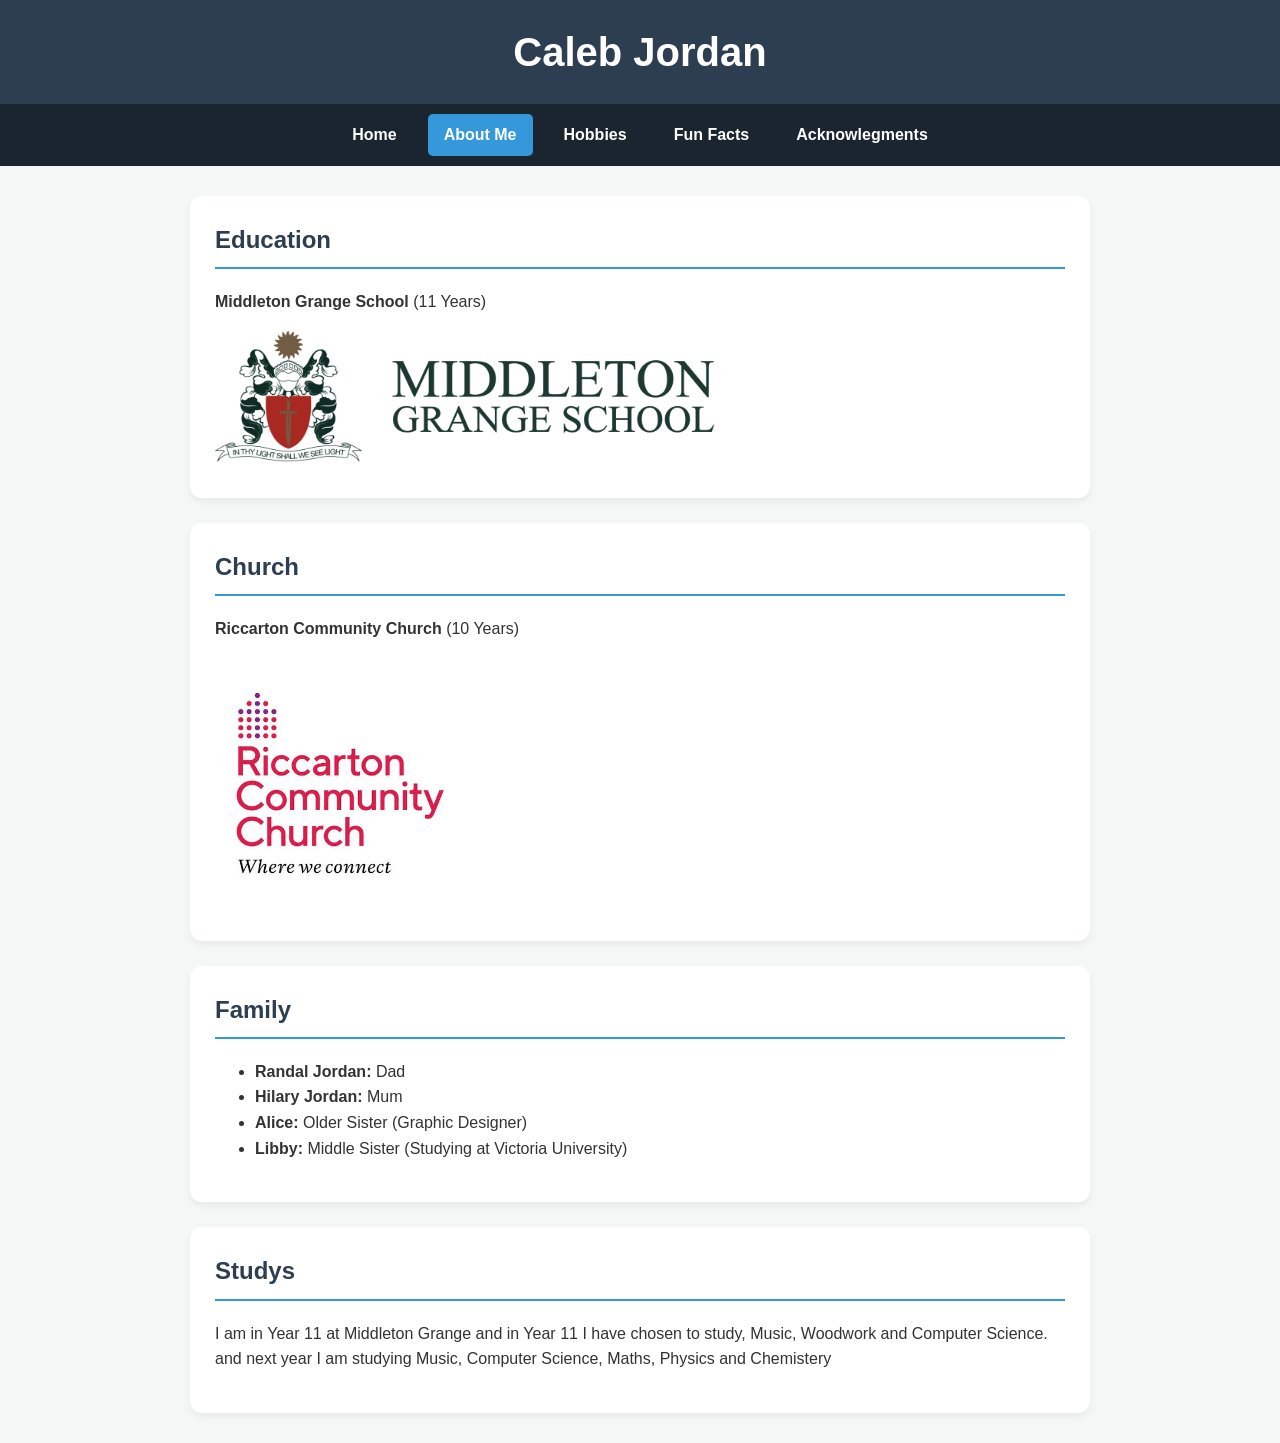
==== index.html @ dc337779 "sad saD" ====
<!DOCTYPE html>
<html lang="en">
<head>
  <meta charset="UTF-8">
  <meta name="viewport" content="width=device-width, initial-scale=1.0">
  <title>About Me - Caleb Jordan</title>
  <link rel="stylesheet" href="CJ_Styles.css">
</head>
<body>

  <header>
    <h1>Caleb Jordan</h1>
  </header>

  <nav>
    <a href="CJ_Portolio.HTML">Home</a>
    <a href="CJ_About_Me.HTML" class="active">About Me</a>
    <a href="CJ_Hobbies.HTML">Hobbies</a>
    <a href="CJ_Fun_facts.HTML">Fun Facts</a>
    <a href="CJ_Acknowledgments.HTML">Acknowlegments</a>
  </nav>

  <main class="container">
    <div class="card">
      <h2>Education</h2>
      <p><strong>Middleton Grange School</strong> (11 Years)</p>
      <img src="Photos/MGS_LOGO.PNG" width="500" height="135">
    </div>

    <div class="card">
      <h2>Church</h2>
      <p><strong>Riccarton Community Church</strong> (10 Years)</p>
      <img src="Photos/RCC.png" width="250" height="250">
    </div>

    <div class="card">
      <h2>Family</h2>
      <ul>
        <li><strong>Randal Jordan:</strong> Dad</li>
        <li><strong>Hilary Jordan:</strong> Mum</li>
        <li><strong>Alice:</strong> Older Sister (Graphic Designer)</li>
        <li><strong>Libby:</strong> Middle Sister (Studying at Victoria University)</li>
      </ul>
    </div>


    <div class="card">
      <h2>Studys</h2>
      <p>I am in Year 11 at Middleton Grange and in Year 11 I have chosen to study, Music, Woodwork and Computer Science.
        and next year I am studying Music, Computer Science, Maths, Physics and Chemistery </p>
    </div>
  </main>

</body>
</html>
---- CJ_Styles.css ----
/* General Layout & Fonts */
:root {
  --primary-color: #2c3e50;
  --accent-color: #3498db;
  --bg-color: #f4f7f6;
  --card-bg: #ffffff;
  --text-color: #333333;
}

body {
  background-color: var(--bg-color);
  color: var(--text-color);
  font-family: 'Segoe UI', Tahoma, Geneva, Verdana, sans-serif;
  margin: 0;
  padding: 0;
  line-height: 1.6;
}

/* Header & Navigation */
header {
  background-color: var(--primary-color);
  color: white;
  padding: 20px 0;
  text-align: center;
}

header h1 {
  margin: 0;
  font-size: 2.5rem;
}

nav {
  display: flex;
  justify-content: center;
  gap: 15px;
  background-color: #1a252f;
  padding: 10px 0;
}

nav a {
  color: white;
  text-decoration: none;
  font-weight: 600;
  padding: 8px 16px;
  border-radius: 5px;
  transition: background-color 0.3s ease;
}

nav a:hover, nav a.active {
  background-color: var(--accent-color);
}

/* Container & Cards */
.container {
  max-width: 900px;
  margin: 30px auto;
  padding: 0 20px;
}

.card {
  background: var(--card-bg);
  padding: 25px;
  margin-bottom: 25px;
  border-radius: 12px;
  box-shadow: 0 4px 6px rgba(0, 0, 0, 0.05);
}

h2 {
  color: var(--primary-color);
  margin-top: 0;
  border-bottom: 2px solid var(--accent-color);
  padding-bottom: 8px;
}

/* Images & Media */
.profile-pic {
  display: block;
  margin: 20px auto;
  width: 220px;
  height: 220px;
  border-radius: 50%;
  object-fit: cover;
  border: 4px solid var(--accent-color);
  box-shadow: 0 4px 8px rgba(0,0,0,0.1);
}

.grid-container {
  display: grid;
  grid-template-columns: repeat(auto-fit, minmax(250px, 1fr));
  gap: 20px;
  margin-top: 20px;
}

.grid-item {
  text-align: center;
}

.grid-item img {
  width: 100%;
  height: 220px;
  object-fit: cover;
  border-radius: 10px;
  box-shadow: 0 2px 5px rgba(0,0,0,0.1);
}
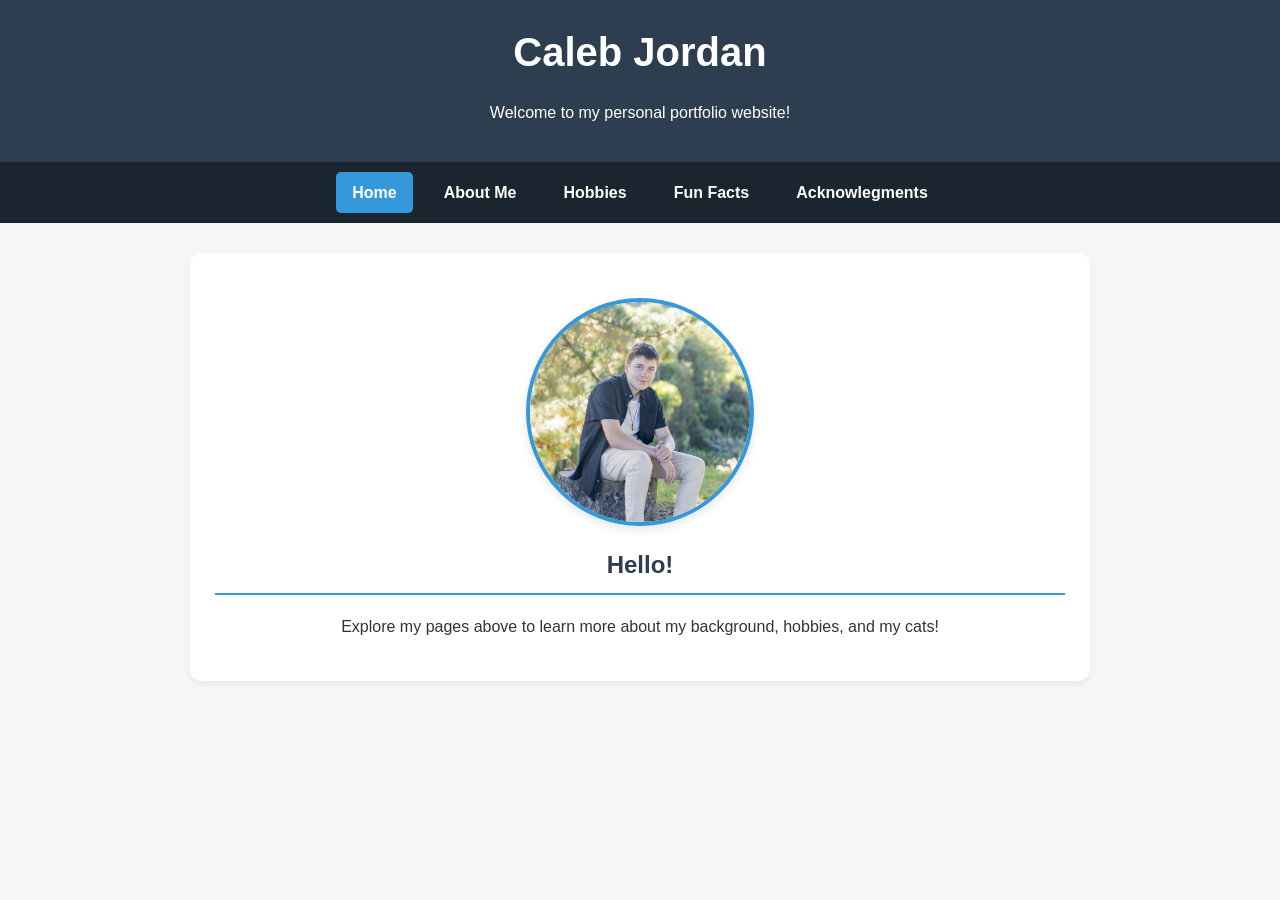
==== commit 2e18d0fa: "index" ====
--- a/index.html
+++ b/index.html
@@ -3,51 +3,29 @@
 <head>
   <meta charset="UTF-8">
   <meta name="viewport" content="width=device-width, initial-scale=1.0">
-  <title>About Me - Caleb Jordan</title>
+  <title>Caleb Jordan - Portfolio</title>
   <link rel="stylesheet" href="CJ_Styles.css">
 </head>
 <body>
 
   <header>
     <h1>Caleb Jordan</h1>
+    <p>Welcome to my personal portfolio website!</p>
   </header>
 
   <nav>
-    <a href="CJ_Portolio.HTML">Home</a>
-    <a href="CJ_About_Me.HTML" class="active">About Me</a>
+    <a href="index.HTML" class="active">Home</a>
+    <a href="CJ_About_Me.HTML">About Me</a>
     <a href="CJ_Hobbies.HTML">Hobbies</a>
     <a href="CJ_Fun_facts.HTML">Fun Facts</a>
     <a href="CJ_Acknowledgments.HTML">Acknowlegments</a>
   </nav>
 
   <main class="container">
-    <div class="card">
-      <h2>Education</h2>
-      <p><strong>Middleton Grange School</strong> (11 Years)</p>
-      <img src="Photos/MGS_LOGO.PNG" width="500" height="135">
-    </div>
-
-    <div class="card">
-      <h2>Church</h2>
-      <p><strong>Riccarton Community Church</strong> (10 Years)</p>
-      <img src="Photos/RCC.png" width="250" height="250">
-    </div>
-
-    <div class="card">
-      <h2>Family</h2>
-      <ul>
-        <li><strong>Randal Jordan:</strong> Dad</li>
-        <li><strong>Hilary Jordan:</strong> Mum</li>
-        <li><strong>Alice:</strong> Older Sister (Graphic Designer)</li>
-        <li><strong>Libby:</strong> Middle Sister (Studying at Victoria University)</li>
-      </ul>
-    </div>
-
-
-    <div class="card">
-      <h2>Studys</h2>
-      <p>I am in Year 11 at Middleton Grange and in Year 11 I have chosen to study, Music, Woodwork and Computer Science.
-        and next year I am studying Music, Computer Science, Maths, Physics and Chemistery </p>
+    <div class="card" style="text-align: center;">
+      <img src="Photos/Mountian.jpg" alt="Caleb Jordan" class="profile-pic">
+      <h2>Hello!</h2>
+      <p>Explore my pages above to learn more about my background, hobbies, and my cats!</p>
     </div>
   </main>
 
